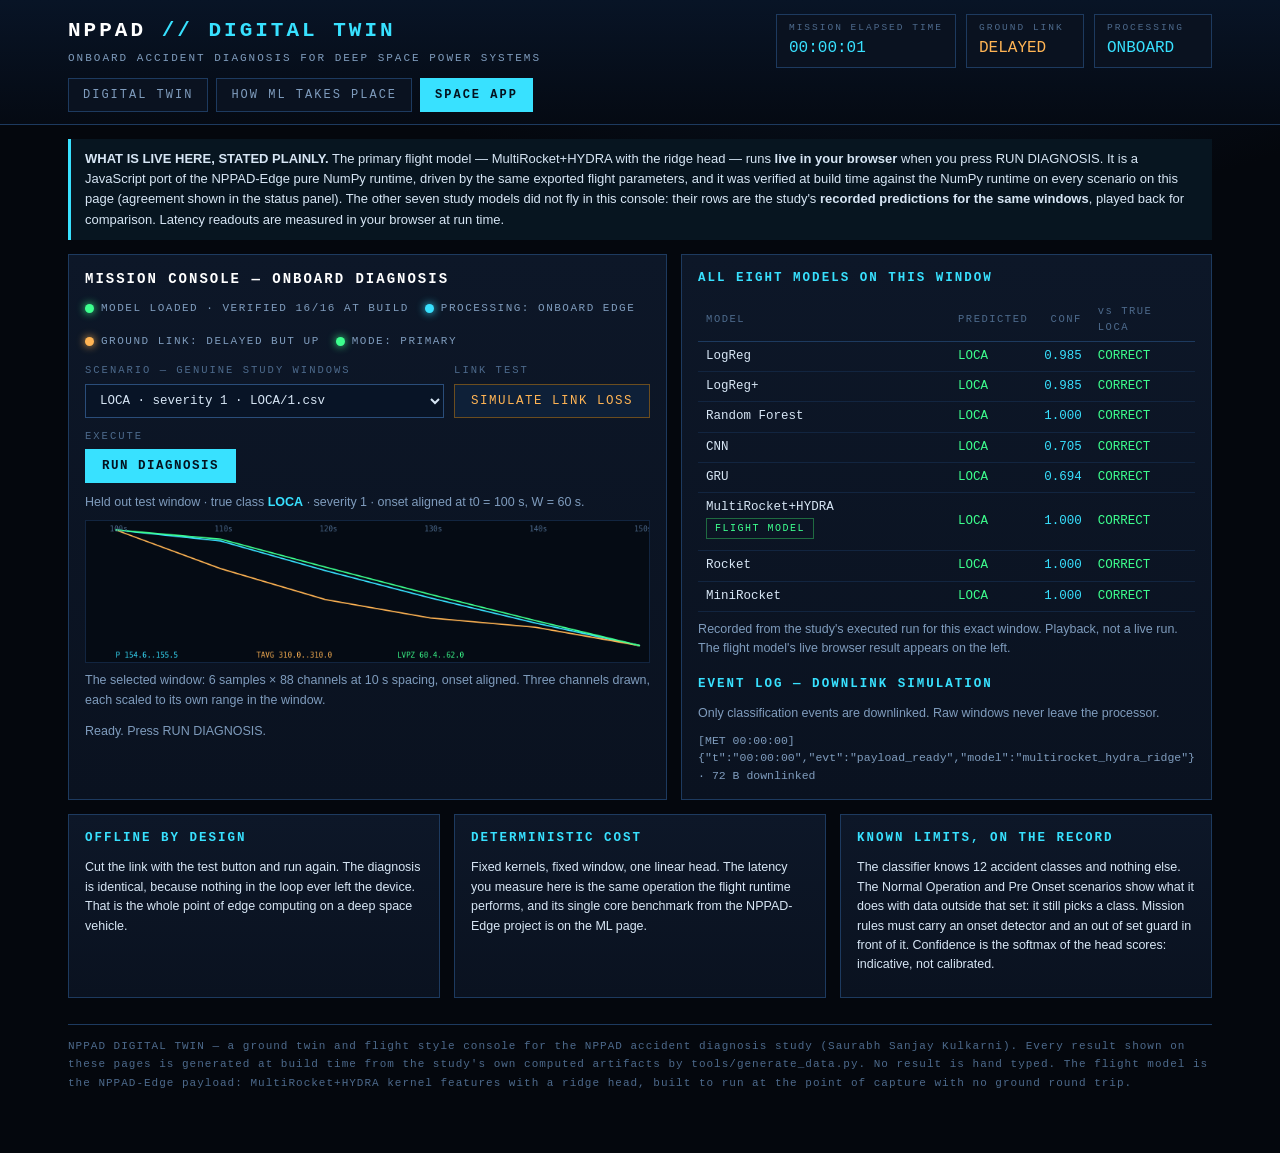
==== app.html @ 7e2d143b "NPPAD Digital Twin: twin console, ML pipeline page, space app Multi page static site, NASA mission s" ====
<!DOCTYPE html>
<html lang="en">
<head>
<meta charset="utf-8">
<meta name="viewport" content="width=device-width, initial-scale=1">
<title>NPPAD Digital Twin — Space App Mission Console</title>
<link rel="stylesheet" href="style.css">
</head>
<body>
<header class="mission" id="hdr"></header>
<div class="wrap">

  <div class="note blue" style="margin-top:14px">
    <b>WHAT IS LIVE HERE, STATED PLAINLY.</b> The primary flight model —
    MultiRocket+HYDRA with the ridge head — runs <b>live in your browser</b> when you
    press RUN DIAGNOSIS. It is a JavaScript port of the NPPAD-Edge pure NumPy runtime,
    driven by the same exported flight parameters, and it was verified at build time
    against the NumPy runtime on every scenario on this page (agreement shown in the
    status panel). The other seven study models did not fly in this console: their
    rows are the study's <b>recorded predictions for the same windows</b>, played back
    for comparison. Latency readouts are measured in your browser at run time.
  </div>

  <div class="grid g21">
    <div class="panel">
      <h2>MISSION CONSOLE — ONBOARD DIAGNOSIS</h2>
      <div class="lights" style="margin-bottom:12px">
        <span class="light"><span class="dot" id="dotModel"></span><span id="modelState">MODEL LOADING</span></span>
        <span class="light"><span class="dot cyan"></span>PROCESSING: ONBOARD EDGE</span>
        <span class="light"><span class="dot amber" id="dotLink"></span><span id="linkState">GROUND LINK: DELAYED BUT UP</span></span>
        <span class="light"><span class="dot"></span>MODE: PRIMARY</span>
      </div>
      <div style="display:flex;gap:10px;flex-wrap:wrap;align-items:flex-end">
        <div style="flex:1;min-width:260px"><label class="lbl">SCENARIO — GENUINE STUDY WINDOWS</label>
          <select id="scenSel" style="width:100%"></select></div>
        <div><label class="lbl">LINK TEST</label>
          <button id="linkBtn" class="warn">SIMULATE LINK LOSS</button></div>
        <div><label class="lbl">EXECUTE</label>
          <button id="runBtn" class="primary" disabled>RUN DIAGNOSIS</button></div>
      </div>
      <p class="dim small" id="scenMeta" style="margin-top:10px"></p>
      <canvas class="chart" id="winChart" width="760" height="190"></canvas>
      <p class="dim small">The selected window: 6 samples × 88 channels at 10 s spacing,
      onset aligned. Three channels drawn, each scaled to its own range in the window.</p>
      <div id="resultBox" style="margin-top:12px">
        <p class="dim small">No run yet. Select a scenario and run the diagnosis.
        The model executes locally; nothing is sent anywhere.</p>
      </div>
    </div>

    <div class="panel">
      <h3>ALL EIGHT MODELS ON THIS WINDOW</h3>
      <div id="studyBox"><p class="dim small">Recorded study predictions load with the scenario.</p></div>
      <h3 style="margin-top:16px">EVENT LOG — DOWNLINK SIMULATION</h3>
      <p class="dim small">Only classification events are downlinked. Raw windows never leave the processor.</p>
      <div id="eventLog" style="font-family:var(--mono);font-size:11.5px;color:var(--dim);max-height:220px;overflow:auto"></div>
    </div>
  </div>

  <div class="grid g3">
    <div class="panel"><h3>OFFLINE BY DESIGN</h3>
      <p class="small">Cut the link with the test button and run again. The diagnosis is
      identical, because nothing in the loop ever left the device. That is the whole
      point of edge computing on a deep space vehicle.</p></div>
    <div class="panel"><h3>DETERMINISTIC COST</h3>
      <p class="small">Fixed kernels, fixed window, one linear head. The latency you
      measure here is the same operation the flight runtime performs, and its
      single core benchmark from the NPPAD-Edge project is on the ML page.</p></div>
    <div class="panel"><h3>KNOWN LIMITS, ON THE RECORD</h3>
      <p class="small">The classifier knows 12 accident classes and nothing else.
      The Normal Operation and Pre Onset scenarios show what it does with data
      outside that set: it still picks a class. Mission rules must carry an
      onset detector and an out of set guard in front of it. Confidence is the
      softmax of the head scores: indicative, not calibrated.</p></div>
  </div>

  <footer id="ftr"></footer>
</div>
<script src="js/common.js"></script>
<script src="js/edge.js"></script>
<script src="js/app.js"></script>
</body>
</html>
---- style.css ----
:root{
  --bg:#04070d; --bg2:#070d18; --panel:#0a1220; --panel2:#0d1728;
  --line:#1d3a5f; --line2:#2a4d7a;
  --ink:#d7e6f5; --dim:#7f9cbd; --faint:#4d6a8c;
  --cyan:#38e1ff; --amber:#ffb454; --green:#3dff8e; --red:#ff5470;
  --mono:"Consolas","SF Mono","Menlo",monospace;
  --sans:"Segoe UI","Helvetica Neue",Arial,sans-serif;
}
*{box-sizing:border-box}
html,body{margin:0;padding:0}
body{background:radial-gradient(1200px 600px at 70% -10%,#0a1a30 0%,var(--bg) 55%);
  color:var(--ink);font-family:var(--sans);font-size:15px;line-height:1.55}
a{color:var(--cyan);text-decoration:none}
a:hover{text-decoration:underline}
.wrap{max-width:1180px;margin:0 auto;padding:0 18px 60px}

/* header */
header.mission{border-bottom:1px solid var(--line);background:linear-gradient(180deg,#081426,#050a13)}
.hbar{max-width:1180px;margin:0 auto;padding:14px 18px 10px;display:flex;flex-wrap:wrap;gap:14px;align-items:flex-end;justify-content:space-between}
.brand h1{font-family:var(--mono);font-size:21px;letter-spacing:3px;margin:0;color:#fff}
.brand h1 .thin{color:var(--cyan)}
.brand .sub{font-family:var(--mono);font-size:11px;letter-spacing:2px;color:var(--dim);margin-top:3px}
.hud{display:flex;gap:10px;flex-wrap:wrap}
.hudbox{border:1px solid var(--line);background:var(--panel);padding:6px 12px;min-width:118px}
.hudbox .k{font-family:var(--mono);font-size:9.5px;letter-spacing:2px;color:var(--faint)}
.hudbox .v{font-family:var(--mono);font-size:16px;color:var(--cyan)}
nav.main{max-width:1180px;margin:0 auto;padding:0 18px 12px;display:flex;gap:8px;flex-wrap:wrap}
nav.main a{font-family:var(--mono);font-size:12px;letter-spacing:2px;color:var(--dim);
  border:1px solid var(--line);padding:7px 14px;background:var(--panel)}
nav.main a:hover{color:var(--ink);text-decoration:none;border-color:var(--line2)}
nav.main a.on{color:#04121f;background:var(--cyan);border-color:var(--cyan);font-weight:700}

/* panels */
.grid{display:grid;gap:14px;margin-top:14px}
.g2{grid-template-columns:1fr 1fr}
.g3{grid-template-columns:1fr 1fr 1fr}
.g21{grid-template-columns:2fr 1fr}
.g12{grid-template-columns:1fr 2fr}
@media(max-width:900px){.g2,.g3,.g21,.g12{grid-template-columns:1fr}}
.panel{border:1px solid var(--line);background:linear-gradient(180deg,var(--panel2),var(--panel));padding:14px 16px}
.panel h2,.panel h3{font-family:var(--mono);letter-spacing:2px;margin:0 0 10px;color:#fff}
.panel h2{font-size:14px}
.panel h3{font-size:12.5px;color:var(--cyan)}
.panel p{margin:8px 0;color:var(--ink)}
.panel p.dim,.dim{color:var(--dim)}
.small{font-size:12.5px}
.tag{display:inline-block;font-family:var(--mono);font-size:10px;letter-spacing:1.5px;
  border:1px solid var(--line2);color:var(--cyan);padding:2px 8px;margin:0 6px 6px 0}
.tag.amber{color:var(--amber);border-color:#6b4d1f}
.tag.green{color:var(--green);border-color:#1f6b41}
.tag.red{color:var(--red);border-color:#6b1f31}

/* status lights + telemetry */
.lights{display:flex;gap:16px;flex-wrap:wrap;font-family:var(--mono);font-size:11px;letter-spacing:1.5px;color:var(--dim)}
.light{display:flex;align-items:center;gap:7px}
.dot{width:9px;height:9px;border-radius:50%;background:var(--green);box-shadow:0 0 8px var(--green)}
.dot.amber{background:var(--amber);box-shadow:0 0 8px var(--amber)}
.dot.red{background:var(--red);box-shadow:0 0 8px var(--red)}
.dot.cyan{background:var(--cyan);box-shadow:0 0 8px var(--cyan)}
table.tel{width:100%;border-collapse:collapse;font-family:var(--mono);font-size:12.5px}
table.tel th{ text-align:left;color:var(--faint);font-weight:400;letter-spacing:1.5px;font-size:10.5px;
  border-bottom:1px solid var(--line);padding:5px 8px}
table.tel td{border-bottom:1px solid #122540;padding:5px 8px;color:var(--ink)}
table.tel td.num{text-align:right;color:var(--cyan)}
table.tel td.ok{color:var(--green)}
table.tel td.bad{color:var(--red)}
.big{font-family:var(--mono);font-size:30px;color:#fff;letter-spacing:1px}
.big small{font-size:13px;color:var(--dim)}
.kv{display:flex;justify-content:space-between;font-family:var(--mono);font-size:12.5px;
  border-bottom:1px solid #122540;padding:5px 2px}
.kv .k{color:var(--faint);letter-spacing:1px}
.kv .v{color:var(--cyan)}

/* controls */
button,.btn{font-family:var(--mono);letter-spacing:1.5px;font-size:12.5px;cursor:pointer;
  background:#0e2038;color:var(--cyan);border:1px solid var(--line2);padding:9px 16px}
button:hover,.btn:hover{background:#14304f}
button.primary{background:var(--cyan);color:#04121f;font-weight:700;border-color:var(--cyan)}
button.primary:hover{background:#7deeff}
button.warn{color:var(--amber);border-color:#6b4d1f}
select,input[type=text]{background:#081426;color:var(--ink);border:1px solid var(--line2);
  font-family:var(--mono);font-size:12.5px;padding:8px 10px;max-width:100%}
label.lbl{font-family:var(--mono);font-size:10.5px;letter-spacing:2px;color:var(--faint);display:block;margin:0 0 5px}
input[type=range]{width:100%;accent-color:var(--cyan)}
canvas.chart{width:100%;display:block;background:#050b14;border:1px solid #122540}
.bar{height:12px;background:#0a1a2e;border:1px solid var(--line);position:relative}
.bar>i{position:absolute;left:0;top:0;bottom:0;background:linear-gradient(90deg,#177e9c,var(--cyan))}
.bar.amber>i{background:linear-gradient(90deg,#9c6a17,var(--amber))}

/* pipeline */
.pipe{display:grid;grid-template-columns:repeat(6,1fr);gap:8px}
@media(max-width:900px){.pipe{grid-template-columns:repeat(2,1fr)}}
.step{border:1px solid var(--line2);background:var(--panel);padding:10px;position:relative}
.step .n{font-family:var(--mono);font-size:10px;color:var(--amber);letter-spacing:2px}
.step .t{font-family:var(--mono);font-size:12.5px;color:#fff;letter-spacing:1px;margin:4px 0}
.step .d{font-size:12px;color:var(--dim);line-height:1.45}
.step::after{content:"▸";position:absolute;right:-9px;top:38%;color:var(--cyan);z-index:2}
.step:last-child::after{content:""}

footer{border-top:1px solid var(--line);margin-top:26px;padding-top:12px;
  font-family:var(--mono);font-size:11px;color:var(--faint);letter-spacing:1px;line-height:1.7}
.note{border-left:3px solid var(--amber);background:#131007;padding:10px 14px;font-size:13px;color:var(--ink)}
.note.blue{border-left-color:var(--cyan);background:#071520}
ul.tight{margin:6px 0;padding-left:18px}
ul.tight li{margin:4px 0}
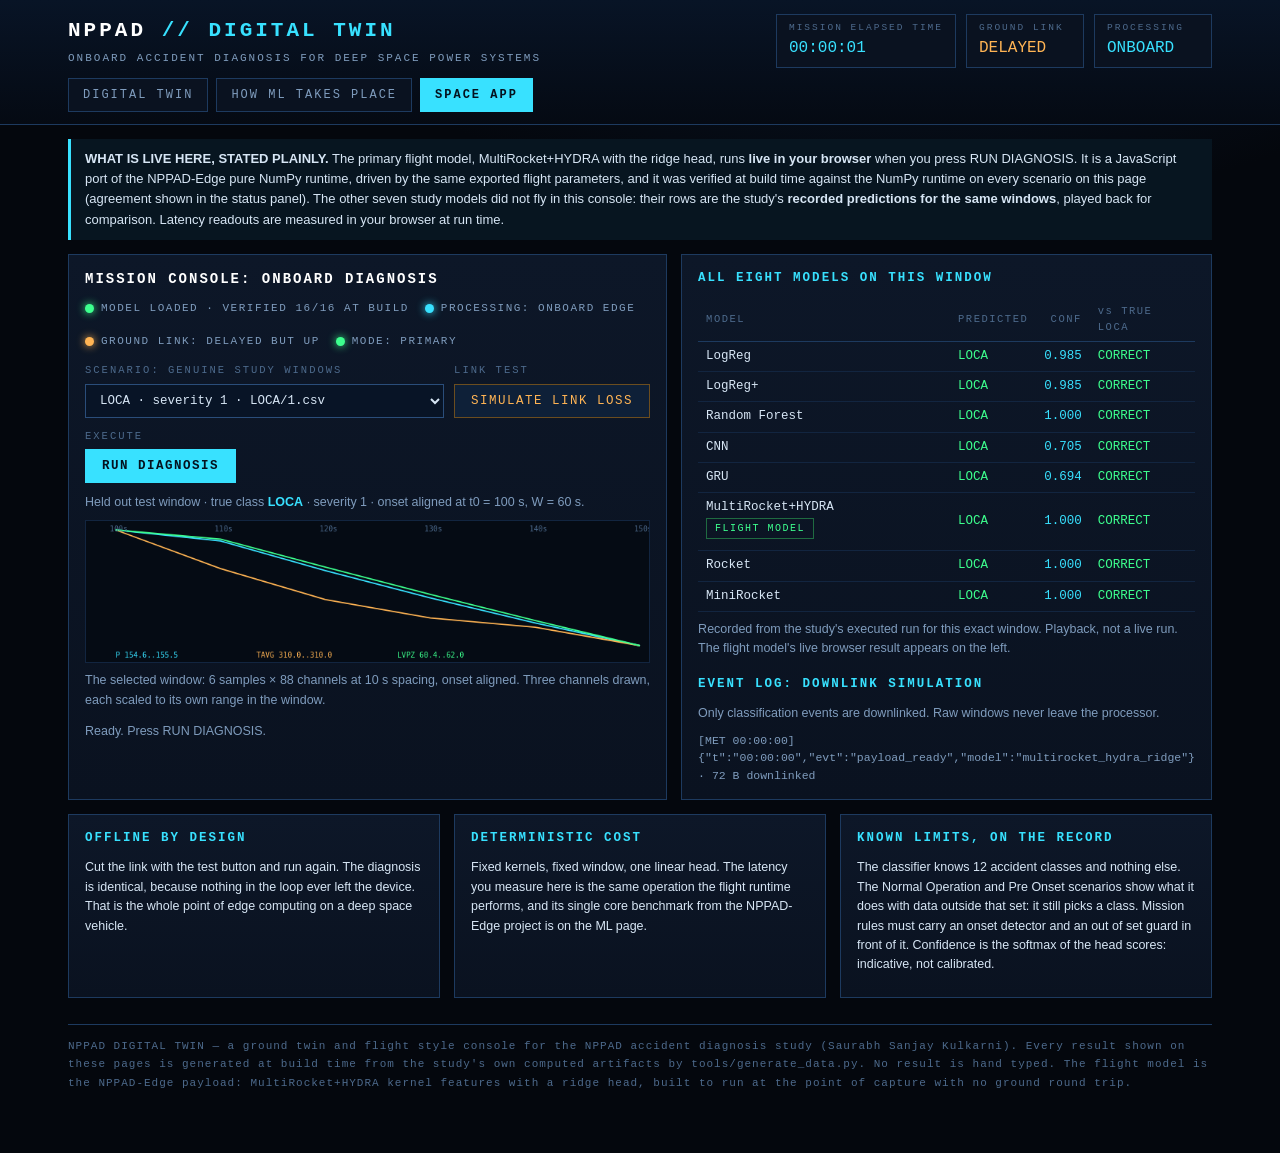
==== commit 3d3f04c0: "Refresh NPPAD digital twin: app.html (latest study state, Nov 2 2026)" ====
--- a/app.html
+++ b/app.html
@@ -3,7 +3,7 @@
 <head>
 <meta charset="utf-8">
 <meta name="viewport" content="width=device-width, initial-scale=1">
-<title>NPPAD Digital Twin — Space App Mission Console</title>
+<title>NPPAD Digital Twin: Space App Mission Console</title>
 <link rel="stylesheet" href="style.css">
 </head>
 <body>
@@ -11,8 +11,8 @@
 <div class="wrap">
 
   <div class="note blue" style="margin-top:14px">
-    <b>WHAT IS LIVE HERE, STATED PLAINLY.</b> The primary flight model —
-    MultiRocket+HYDRA with the ridge head — runs <b>live in your browser</b> when you
+    <b>WHAT IS LIVE HERE, STATED PLAINLY.</b> The primary flight model,
+    MultiRocket+HYDRA with the ridge head, runs <b>live in your browser</b> when you
     press RUN DIAGNOSIS. It is a JavaScript port of the NPPAD-Edge pure NumPy runtime,
     driven by the same exported flight parameters, and it was verified at build time
     against the NumPy runtime on every scenario on this page (agreement shown in the
@@ -23,7 +23,7 @@
 
   <div class="grid g21">
     <div class="panel">
-      <h2>MISSION CONSOLE — ONBOARD DIAGNOSIS</h2>
+      <h2>MISSION CONSOLE: ONBOARD DIAGNOSIS</h2>
       <div class="lights" style="margin-bottom:12px">
         <span class="light"><span class="dot" id="dotModel"></span><span id="modelState">MODEL LOADING</span></span>
         <span class="light"><span class="dot cyan"></span>PROCESSING: ONBOARD EDGE</span>
@@ -31,7 +31,7 @@
         <span class="light"><span class="dot"></span>MODE: PRIMARY</span>
       </div>
       <div style="display:flex;gap:10px;flex-wrap:wrap;align-items:flex-end">
-        <div style="flex:1;min-width:260px"><label class="lbl">SCENARIO — GENUINE STUDY WINDOWS</label>
+        <div style="flex:1;min-width:260px"><label class="lbl">SCENARIO: GENUINE STUDY WINDOWS</label>
           <select id="scenSel" style="width:100%"></select></div>
         <div><label class="lbl">LINK TEST</label>
           <button id="linkBtn" class="warn">SIMULATE LINK LOSS</button></div>
@@ -51,7 +51,7 @@
     <div class="panel">
       <h3>ALL EIGHT MODELS ON THIS WINDOW</h3>
       <div id="studyBox"><p class="dim small">Recorded study predictions load with the scenario.</p></div>
-      <h3 style="margin-top:16px">EVENT LOG — DOWNLINK SIMULATION</h3>
+      <h3 style="margin-top:16px">EVENT LOG: DOWNLINK SIMULATION</h3>
       <p class="dim small">Only classification events are downlinked. Raw windows never leave the processor.</p>
       <div id="eventLog" style="font-family:var(--mono);font-size:11.5px;color:var(--dim);max-height:220px;overflow:auto"></div>
     </div>
